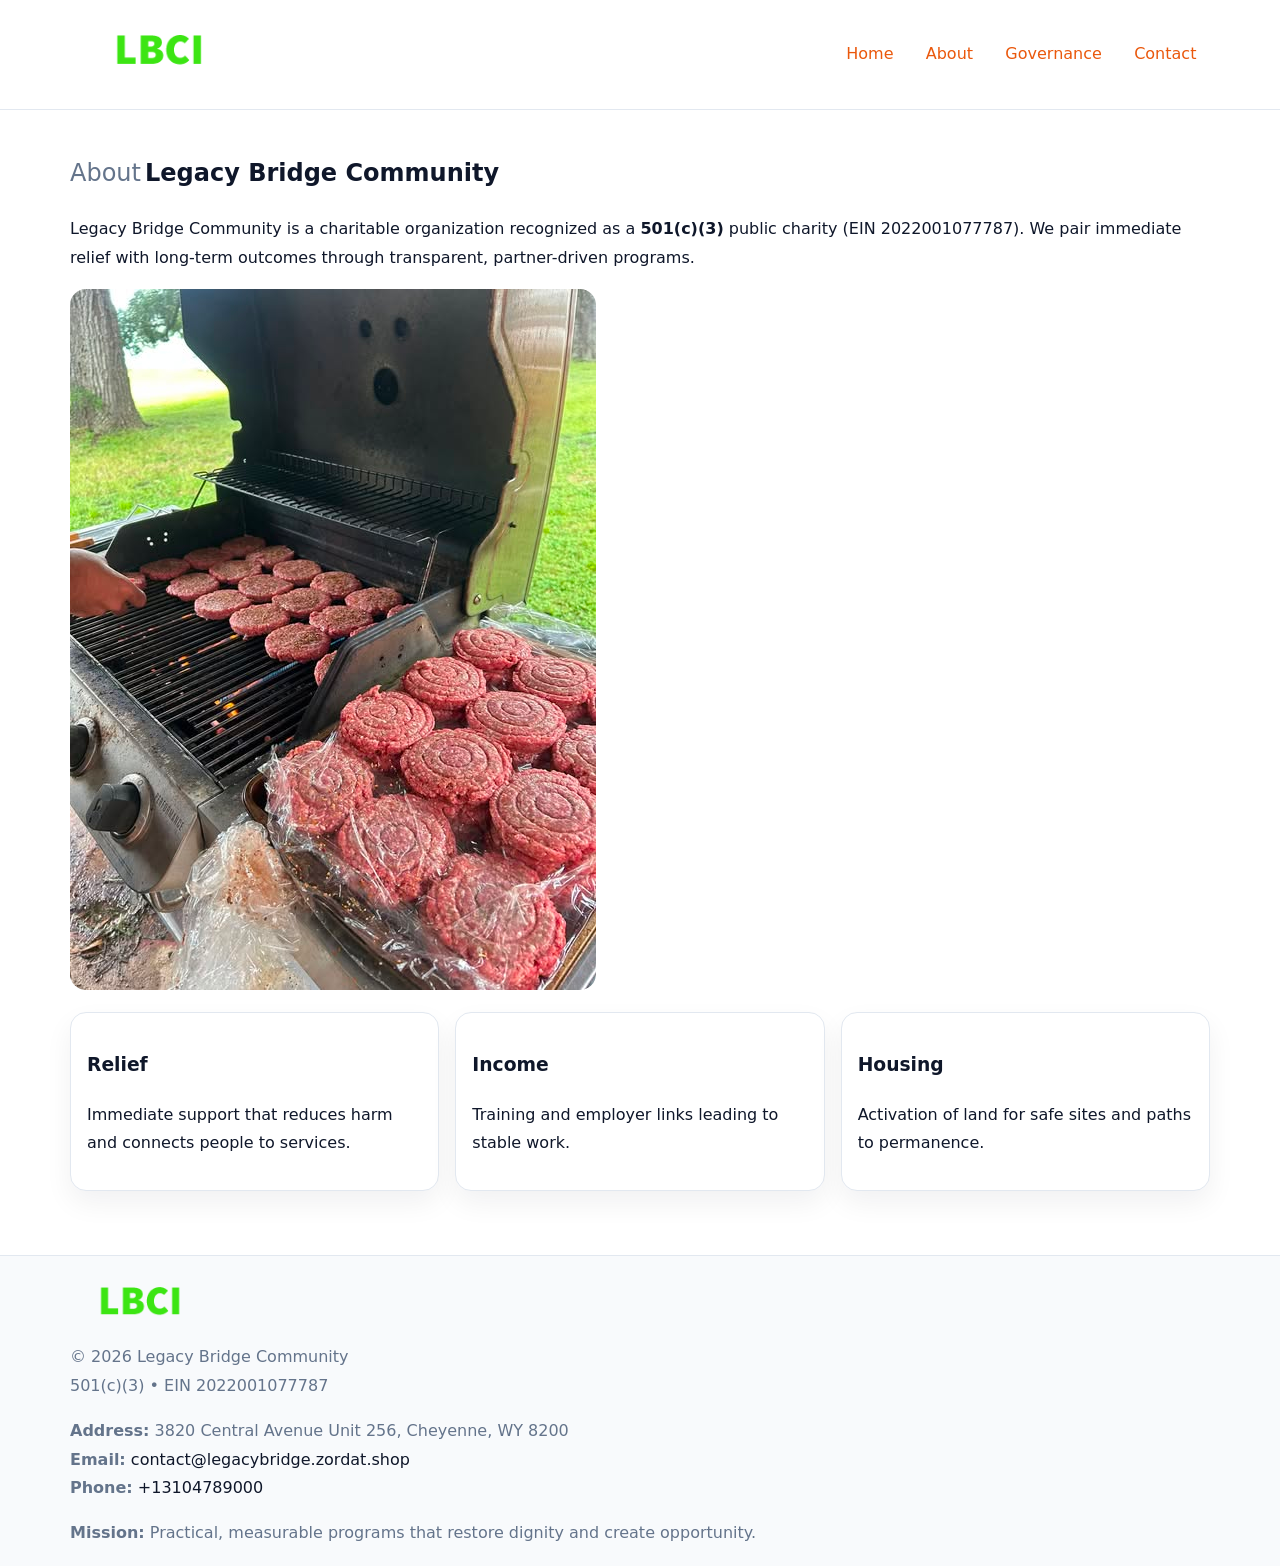
==== about.html @ fc409fa8 "Initial commit" ====
<!doctype html><html lang="en"><head>
<meta charset="utf-8">
<meta name="viewport" content="width=device-width,initial-scale=1">
<title>Legacy Bridge Community – Nonprofit • 2025</title>
<link rel="stylesheet" href="assets/styles.css">
<link rel="icon" href="images/logo.png">
<meta name="data-ein" content="2022001077787">
<meta name="data-name" content="Legacy Bridge Community">
<style>
h1 span.label{
  font-weight:500;
  color:var(--muted);
  margin-right:.25rem;
}
h1 span.name{
  font-weight:700;
  color:var(--ink);
}
</style>
  <meta name="description" content="Dedicated to community services, education, and direct relief, Legacy Bridge Community collaborates with neighbors and partners to deliver practical help and long-term impact.">
</head><body>
<div style="position:absolute;left:-9999px;top:-9999px;opacity:0" data-uniq="{{UNIQUE_BLOB}}">
  <span>Dedicated to community services, education, and direct relief, Legacy Bridge Community collaborates with neighbors and partners to deliver practical help and long-term impact.</span><svg width="12" height="12" viewBox="0 0 12 12" xmlns="http://www.w3.org/2000/svg"><circle cx="6" cy="6" r="5" fill="#b45309"/></svg><img src="images/land.jpg" width="1" height="1" alt="" loading="lazy"/>
</div>

<header>
  <div class="c5061713478">
    <a href="index.html"><img src="images/logo.png" style="width:150px" alt=""></a>
    <nav>
      <a href="index.html">Home</a>
      <a class="active" href="about.html">About</a>
      <a href="governance.html">Governance</a>
      <a href="contact.html">Contact</a>
    </nav>
  </div>
</header>

<main class="main-wrap">
  <section class="section">
    <h1><span class="label">About</span><span class="name">Legacy Bridge Community</span></h1>
    <p>Legacy Bridge Community is a charitable organization recognized as a <strong>501(c)(3)</strong> public charity (EIN 2022001077787). We pair immediate relief with long-term outcomes through transparent, partner-driven programs.</p>
    <img src="images/about.jpg" alt="About us" style="margin-top:1rem">
  </section>

  <section class="section cards">
    <article class="ccddca46925"><h3>Relief</h3><p>Immediate support that reduces harm and connects people to services.</p></article>
    <article class="ccddca46925"><h3>Income</h3><p>Training and employer links leading to stable work.</p></article>
    <article class="ccddca46925"><h3>Housing</h3><p>Activation of land for safe sites and paths to permanence.</p></article>
  </section>
</main>

<footer>
  <div class="footer-wrap">
    <div class="footer-grid">
      <div class="footer-col"><img src="images/logo.png" alt="" style="width:140px;margin-bottom:.4rem"><div class="small">© <span id="year"></span> Legacy Bridge Community</div><div class="small">501(c)(3) • EIN 2022001077787</div></div>
      <div class="footer-col"><div class="small"><strong>Address:</strong> 3820 Central Avenue Unit 256,
Cheyenne, WY 8200</div><div class="small"><strong>Email:</strong> <a href="mailto:contact@legacybridge.zordat.shop">contact@legacybridge.zordat.shop</a></div><div class="small"><strong>Phone:</strong> <a href="tel:+13104789000">+13104789000</a></div></div>
      <div class="footer-col"><div class="small"><strong>Mission:</strong> Practical, measurable programs that restore dignity and create opportunity.</div></div>
    </div>
  </div>
</footer>
<script>(()=>{const y=document.getElementById('year');if(y)y.textContent=new Date().getFullYear();})();</script>
</body></html>
---- assets/styles.css ----
:root {
  --ink: #0f172a;
  --muted: #64748b;
  --paper: #ffffff;
  --line: #e2e8f0;
  --brand: #ea580c;
  --brand-ink: #c2410c;
  --soft: #fff4ec;
  --r: 16px;
  --sh: 0 12px 28px rgba(15, 23, 42, .06);
}

* { box-sizing: border-box; }
html, body { height: 100%; }
body {
  margin: 0;
  background: var(--paper);
  color: var(--ink);
  font-family: "Inter", system-ui, -apple-system, BlinkMacSystemFont, Arial, sans-serif;
  line-height: 1.8;
  -webkit-text-size-adjust: 100%;
}

a { color: var(--brand); text-decoration: none; }
a:hover { text-decoration: underline; }
img { max-width: 100%; height: auto; display: block; border-radius: var(--r); }

/* NAV */
header {
  background: #fff;
  border-bottom: 1px solid var(--line);
  position: sticky;
  top: 0;
  z-index: 10;
}
.c5061713478 {
  width: min(1140px, 94%);
  margin: 0 auto;
  display: flex;
  gap: .6rem;
  justify-content: space-between;
  align-items: center;
  padding: .8rem 0;
  flex-wrap: wrap;
}
.c5061713478 a {
  padding: .5rem .85rem;
  border-radius: 999px;
}
.c5061713478 a:hover {
  background: rgba(234, 88, 12, .09);
  text-decoration: none;
}

/* HERO */
.c2a6fcf8dfb {
  background: linear-gradient(120deg, var(--soft), #fff 65%);
  border-bottom: 1px solid var(--line);
}
.c2a6fcf8dfb .c1658f4780a {
  width: min(1140px, 94%);
  margin: 0 auto;
  display: grid;
  grid-template-columns: 1.1fr .9fr;
  gap: 1.2rem;
  align-items: center;
  padding: 1.6rem 0;
}
.c2a6fcf8dfb h1 {
  font-size: clamp(1.8rem, 3.2vw, 2.5rem);
  margin-bottom: .4rem;
}
.c2a6fcf8dfb p.lead {
  color: var(--muted);
  max-width: 640px;
}

/* MAIN SECTIONS */
.main-wrap {
  width: min(1140px, 94%);
  margin: 0 auto;
  padding: 1.4rem 0;
}
.section {
  margin-bottom: 1.4rem;
}
.zigzag {
  display: grid;
  grid-template-columns: 1.05fr .95fr;
  gap: 1.3rem;
  align-items: center;
  background: #fff;
  border: 1px solid var(--line);
  border-radius: 18px;
  padding: 1rem;
  box-shadow: var(--sh);
}
.zigzag.reverse {
  grid-template-columns: .95fr 1.05fr;
}
h2 {
  font-size: clamp(1.2rem, 2.5vw, 1.6rem);
  margin-top: 0;
}
.c021de8ddd2 {
  display: inline-block;
  background: rgba(234, 88, 12, .12);
  color: var(--brand-ink);
  padding: .2rem .6rem;
  border-radius: 999px;
  font-size: .75rem;
  font-weight: 500;
}
.cards {
  display: grid;
  grid-template-columns: repeat(auto-fit, minmax(250px,1fr));
  gap: 1rem;
}
.ccddca46925 {
  background: #fff;
  border: 1px solid var(--line);
  border-radius: 16px;
  padding: 1rem;
  box-shadow: var(--sh);
}
.timeline {
  list-style: none;
  margin: .4rem 0 0;
  padding: 0;
}
.timeline li {
  position: relative;
  padding-left: 1.4rem;
  margin: .4rem 0;
}
.timeline li::before {
  content: "";
  position: absolute;
  left: .25rem;
  top: .6rem;
  width: .5rem;
  height: .5rem;
  border-radius: 999px;
  background: var(--brand);
}

/* CONTACT FORM (dùng chung) */
button, input, textarea, select { font: inherit; }
.contact-form {
  display: grid;
  grid-template-columns: 1fr;
  gap: 12px;
  max-width: 820px;
}
.contact-form .row-2 {
  display: grid;
  grid-template-columns: 1fr 1fr;
  gap: 12px;
}
.contact-form input,
.contact-form textarea {
  width: 100%;
  padding: .85rem 1rem;
  border: 1px solid var(--line);
  border-radius: 14px;
  min-height: 44px;
  background: #fff;
}
.contact-form textarea { resize: vertical; }
.contact-form button {
  width: auto;
  justify-self: start;
  padding: .95rem 1.4rem;
  background: var(--brand);
  color: #fff;
  border: 0;
  border-radius: 14px;
  cursor: pointer;
}
.contact-form button:hover {
  background: var(--brand-ink);
}

/* FOOTER */
footer {
  background: #f8fafc;
  border-top: 1px solid var(--line);
  margin-top: 1.2rem;
}
.footer-wrap {
  width: min(1140px,94%);
  margin: 0 auto;
  padding: 1.1rem 0;
}
.footer-grid {
  display: grid;
  grid-template-columns: 1fr;
  gap: 1rem;
}
.footer-col .small {
  color: var(--muted);
}
.footer-col a { color: var(--ink); }
.footer-col a:hover { color: var(--brand-ink); }

/* RESPONSIVE */
@media (max-width: 950px) {
  .c2a6fcf8dfb .c1658f4780a {
    grid-template-columns: 1fr;
    text-align: center;
  }
  .zigzag, .zigzag.reverse {
    grid-template-columns: 1fr;
  }
}
@media (max-width: 640px) {
  .c5061713478 { justify-content: center; }
  .contact-form .row-2 {
    grid-template-columns: 1fr;
  }
  .cards { grid-template-columns: 1fr; }
}
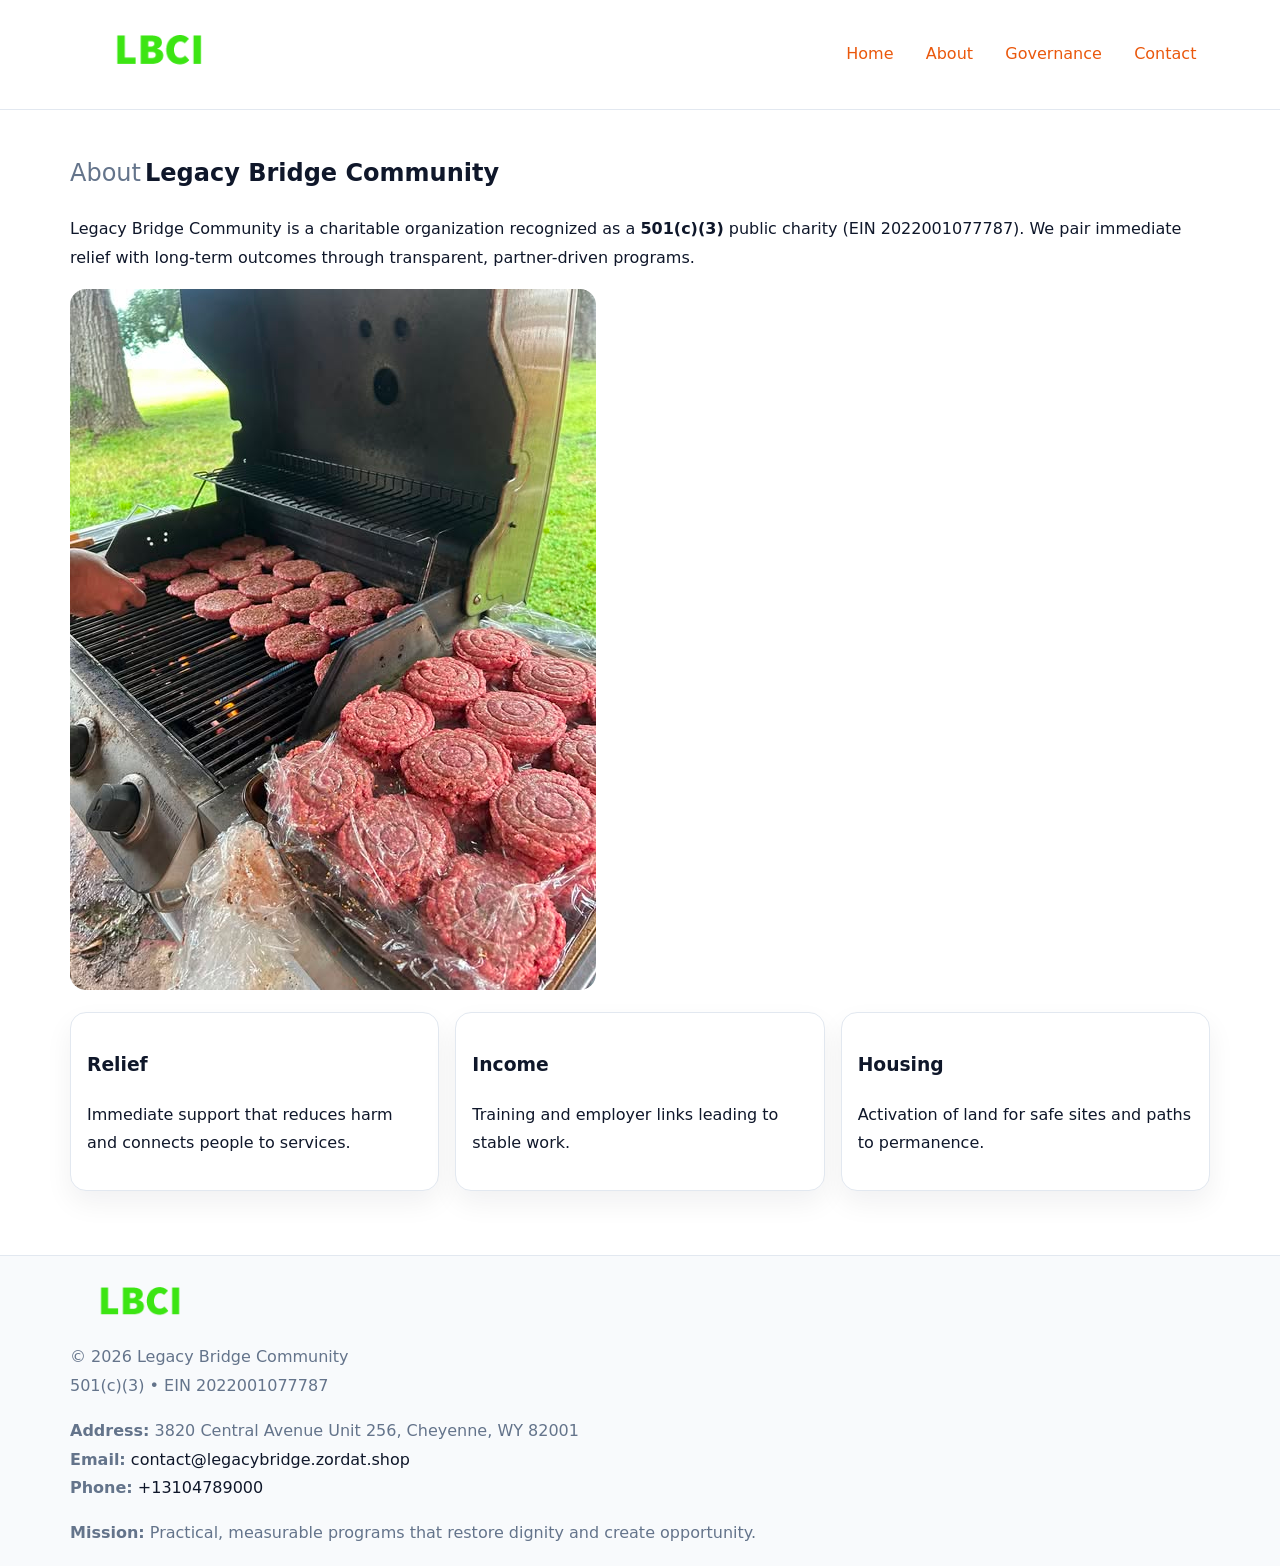
==== commit 4b053c3b: "Update about.html" ====
--- a/about.html
+++ b/about.html
@@ -54,7 +54,7 @@
     <div class="footer-grid">
       <div class="footer-col"><img src="images/logo.png" alt="" style="width:140px;margin-bottom:.4rem"><div class="small">© <span id="year"></span> Legacy Bridge Community</div><div class="small">501(c)(3) • EIN 2022001077787</div></div>
       <div class="footer-col"><div class="small"><strong>Address:</strong> 3820 Central Avenue Unit 256,
-Cheyenne, WY 8200</div><div class="small"><strong>Email:</strong> <a href="mailto:contact@legacybridge.zordat.shop">contact@legacybridge.zordat.shop</a></div><div class="small"><strong>Phone:</strong> <a href="tel:+13104789000">+13104789000</a></div></div>
+Cheyenne, WY 82001</div><div class="small"><strong>Email:</strong> <a href="mailto:contact@legacybridge.zordat.shop">contact@legacybridge.zordat.shop</a></div><div class="small"><strong>Phone:</strong> <a href="tel:+13104789000">+13104789000</a></div></div>
       <div class="footer-col"><div class="small"><strong>Mission:</strong> Practical, measurable programs that restore dignity and create opportunity.</div></div>
     </div>
   </div>
